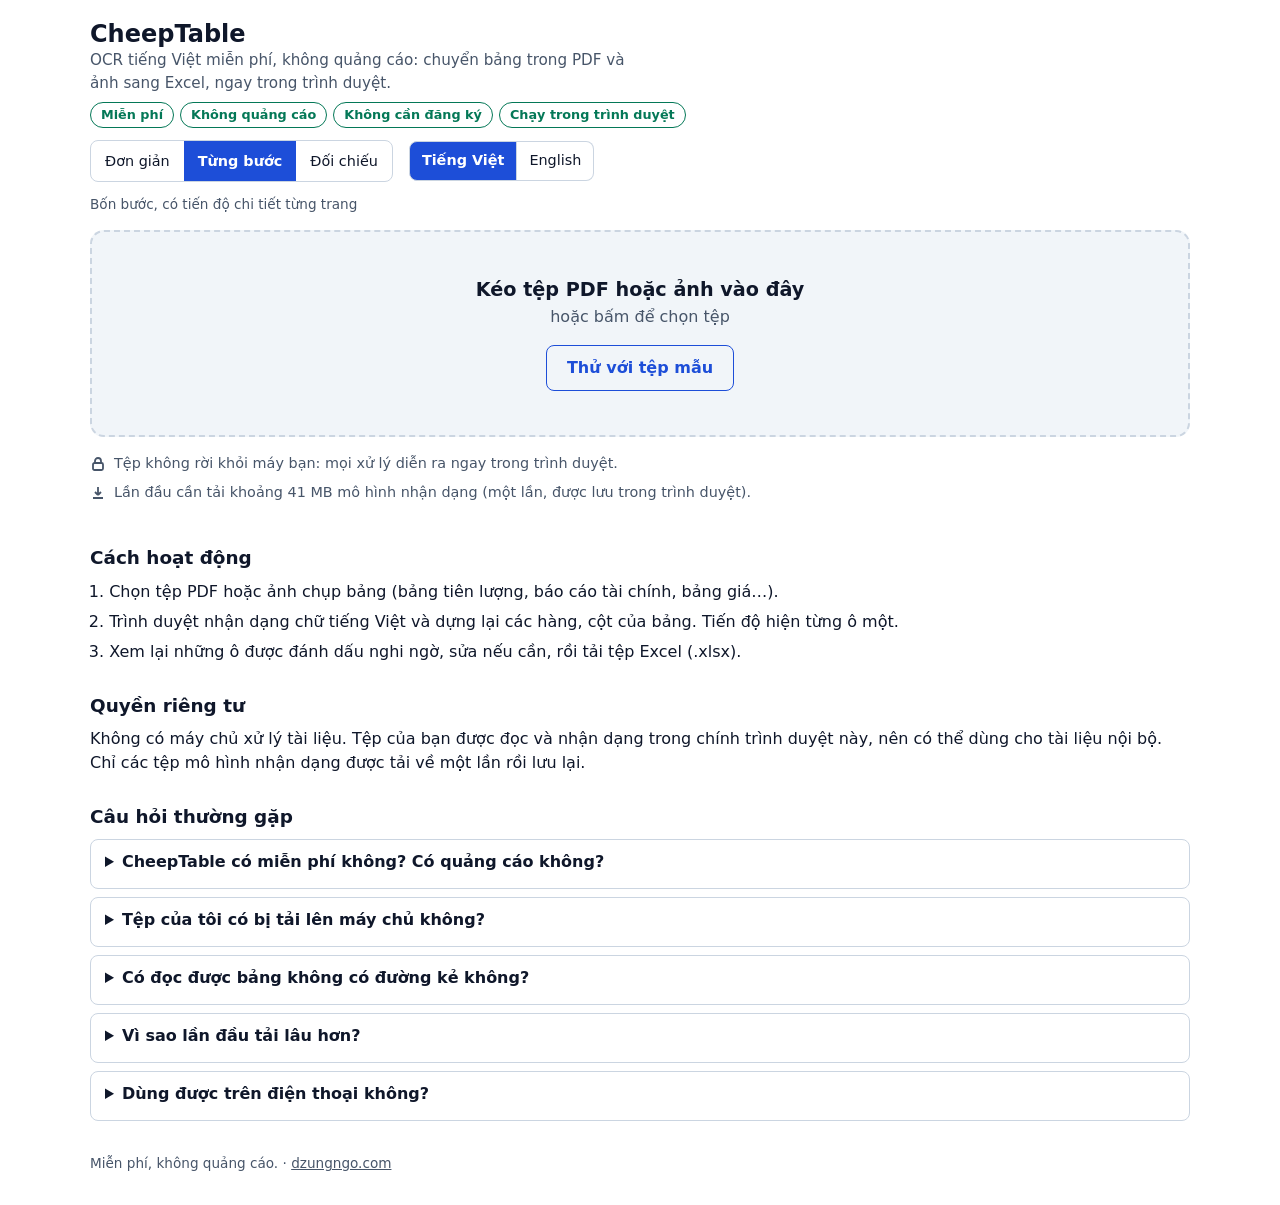
==== docs/index.html @ d0d1c354 "fix: show the default mode hint in the HTML so the page does not shift when the script runs" ====
<!DOCTYPE html>
<html lang="vi">
<head>
<meta charset="UTF-8">
<meta name="viewport" content="width=device-width, initial-scale=1">
<title>CheepTable — OCR tiếng Việt miễn phí, không quảng cáo</title>
<meta name="description" content="OCR tiếng Việt miễn phí, không quảng cáo, không cần đăng ký. Chuyển bảng trong PDF và ảnh sang Excel ngay trên trình duyệt; tệp không rời khỏi máy bạn.">
<meta name="keywords" content="OCR tiếng Việt miễn phí, OCR không quảng cáo, chuyển PDF sang Excel, bảng tiên lượng, báo cáo tài chính, bảng giá, nhận dạng bảng, free Vietnamese OCR, ad-free OCR, PDF table extraction">
<meta name="author" content="CheepTable">
<meta name="theme-color" content="#1d4ed8">
<link rel="canonical" href="https://ocr.dzungngo.com/">
<link rel="icon" href="favicon.svg" type="image/svg+xml">

<meta property="og:type" content="website">
<meta property="og:locale" content="vi_VN">
<meta property="og:url" content="https://ocr.dzungngo.com/">
<meta property="og:title" content="CheepTable — OCR tiếng Việt miễn phí, không quảng cáo">
<meta property="og:description" content="Chuyển bảng trong PDF và ảnh sang Excel. Miễn phí, không quảng cáo, không đăng ký; chạy trong trình duyệt, tệp không rời khỏi máy bạn.">
<meta property="og:image" content="https://ocr.dzungngo.com/og-image.png">
<meta property="og:image:width" content="1200">
<meta property="og:image:height" content="630">
<meta property="og:image:alt" content="CheepTable: OCR tiếng Việt miễn phí, không quảng cáo">
<meta name="twitter:card" content="summary_large_image">
<meta name="twitter:title" content="CheepTable — OCR tiếng Việt miễn phí, không quảng cáo">
<meta name="twitter:description" content="Chuyển bảng PDF và ảnh sang Excel. Miễn phí, không quảng cáo, chạy trong trình duyệt.">
<meta name="twitter:image" content="https://ocr.dzungngo.com/og-image.png">

<script type="application/ld+json">
{"@context":"https://schema.org","@graph":[
{"@type":"WebApplication","name":"CheepTable","url":"https://ocr.dzungngo.com/","applicationCategory":"BusinessApplication","operatingSystem":"Any (modern browser)","inLanguage":["vi","en"],"description":"OCR tiếng Việt miễn phí, không quảng cáo: chuyển bảng trong PDF và ảnh sang Excel ngay trên trình duyệt, không tải tệp lên máy chủ.","isAccessibleForFree":true,"offers":{"@type":"Offer","price":"0","priceCurrency":"VND"}},
{"@type":"FAQPage","mainEntity":[
{"@type":"Question","name":"CheepTable có miễn phí không? Có quảng cáo không?","acceptedAnswer":{"@type":"Answer","text":"Có, hoàn toàn miễn phí, không có quảng cáo và không cần đăng ký. Giới hạn hiện tại chỉ là kích thước tệp tối đa 50 MB."}},
{"@type":"Question","name":"Tệp của tôi có bị tải lên máy chủ không?","acceptedAnswer":{"@type":"Answer","text":"Không. Việc nhận dạng chạy hoàn toàn trong trình duyệt của bạn. Chỉ có các tệp mô hình được tải về một lần ở lần dùng đầu tiên."}},
{"@type":"Question","name":"Có đọc được bảng không có đường kẻ không?","acceptedAnswer":{"@type":"Answer","text":"Có. Bảng có đường kẻ được cắt theo ô; bảng không có đường kẻ được đọc theo từng dòng chữ rồi ghép thành hàng và cột. Luôn nên kiểm tra các ô được đánh dấu."}},
{"@type":"Question","name":"Vì sao lần đầu tải lâu hơn?","acceptedAnswer":{"@type":"Answer","text":"Trình duyệt cần tải khoảng 40 MB mô hình nhận dạng. Sau đó chúng được lưu lại nên các lần sau mở ngay."}}
]}]}
</script>

<style>
:root{color-scheme:light dark;--bg:#fff;--surface:#f1f5f9;--border:#cbd5e1;--text:#0f172a;--dim:#475569;--accent:#1d4ed8;--on-accent:#fff;--ok:#047857;--warn-bg:#fef3c7;--warn:#92400e;--err:#b91c1c;--focus:#1d4ed8}
@media (prefers-color-scheme:dark){:root{--bg:#0b1220;--surface:#162033;--border:#334155;--text:#e2e8f0;--dim:#a8b3c4;--accent:#60a5fa;--on-accent:#0b1220;--ok:#34d399;--warn-bg:#422006;--warn:#fcd34d;--err:#fca5a5;--focus:#93c5fd}}
*{box-sizing:border-box;margin:0}
html{-webkit-text-size-adjust:100%}
body{font:16px/1.5 system-ui,-apple-system,"Segoe UI",Roboto,sans-serif;background:var(--bg);color:var(--text);padding:0 16px 32px}
:focus-visible{outline:3px solid var(--focus);outline-offset:2px;border-radius:4px}
.skip{position:absolute;left:-999px;top:8px;background:var(--accent);color:var(--on-accent);padding:8px 12px;border-radius:6px;z-index:10}
.skip:focus{left:8px}
header.top{max-width:1100px;margin:0 auto;padding:20px 0 12px;display:flex;flex-wrap:wrap;gap:12px 24px;align-items:center;justify-content:space-between}
.brand h1{font-size:1.5rem;line-height:1.2}
.brand>p{color:var(--dim);font-size:.95rem;max-width:34rem}
.badges{list-style:none;padding:0;display:flex;flex-wrap:wrap;gap:6px;margin-top:8px}
.badges li{font-size:.8rem;font-weight:600;padding:2px 10px;border:1px solid var(--ok);color:var(--ok);border-radius:999px}
.prefs{display:flex;flex-wrap:wrap;gap:8px 16px;align-items:center}
.seg{display:inline-flex;border:1px solid var(--border);border-radius:8px;overflow:hidden}
.seg label{position:relative;cursor:pointer}
.seg input{position:absolute;opacity:0;inset:0;cursor:pointer}
.seg span{display:block;padding:8px 14px;font-size:.9rem;min-height:40px;line-height:24px}
.seg input:checked+span{background:var(--accent);color:var(--on-accent);font-weight:600}
.seg label:focus-within{outline:3px solid var(--focus);outline-offset:-3px}
.lang button{background:none;border:1px solid var(--border);color:var(--text);padding:8px 12px;min-height:40px;font:inherit;font-size:.9rem;cursor:pointer}
.lang button:first-child{border-radius:8px 0 0 8px}.lang button:last-child{border-radius:0 8px 8px 0;border-left:0}
.lang button[aria-pressed=true]{background:var(--accent);color:var(--on-accent);font-weight:600}
main{max-width:1100px;margin:0 auto}
#modeHint{color:var(--dim);font-size:.85rem;margin-bottom:16px}
#notice{margin:0 0 12px;padding:10px 14px;border-radius:8px;background:var(--surface);border:1px solid var(--border)}
#notice[data-kind=error]{border-color:var(--err);color:var(--err)}
#dropzone{position:relative;border:2px dashed var(--border);border-radius:14px;padding:44px 20px;text-align:center;background:var(--surface);transition:border-color .15s}
#dropzone:hover,#dropzone.dragover,#dropzone:focus-within{border-color:var(--accent)}
#dropzone:focus-within{outline:3px solid var(--focus);outline-offset:3px}
#dropzone input{position:absolute;inset:0;width:100%;height:100%;opacity:0;cursor:pointer}
#dropzone .big{font-size:1.2rem;font-weight:600}
#dropzone .sub{color:var(--dim)}
.btn{background:var(--accent);color:var(--on-accent);border:0;border-radius:8px;padding:10px 20px;min-height:44px;font:inherit;font-weight:600;cursor:pointer}
.btn:hover{filter:brightness(1.08)}.btn:disabled{opacity:.5;cursor:not-allowed}
.btn.quiet{background:none;color:var(--accent);border:1px solid var(--accent)}
.row{display:flex;flex-wrap:wrap;gap:12px;align-items:center;justify-content:center;margin-top:16px;position:relative;z-index:1}
.facts{display:grid;gap:8px;margin:16px 0 0;color:var(--dim);font-size:.9rem}
.facts p{display:flex;gap:8px;align-items:flex-start}
.facts svg{flex:none;margin-top:3px}
.seo{margin-top:40px;display:grid;gap:28px}
.seo h2{font-size:1.15rem;margin-bottom:8px}
.seo ol,.seo ul{padding-left:1.2rem;display:grid;gap:6px}
.seo details{border:1px solid var(--border);border-radius:8px;padding:10px 14px;margin-top:8px}
.seo summary{cursor:pointer;font-weight:600;min-height:28px}
.seo details p{margin-top:8px;color:var(--dim)}
footer{max-width:1100px;margin:32px auto 0;color:var(--dim);font-size:.85rem}
footer a{color:inherit}
[hidden]{display:none!important}
@media (prefers-reduced-motion:reduce){*{transition:none!important;animation:none!important}}
</style>
</head>
<body data-stage="start" data-mode="guided">
<a class="skip" href="#main" data-i18n="skip">Bỏ qua đến nội dung chính</a>

<header class="top">
  <div class="brand">
    <h1>CheepTable</h1>
    <p data-i18n="tagline">OCR tiếng Việt miễn phí, không quảng cáo: chuyển bảng trong PDF và ảnh sang Excel, ngay trong trình duyệt.</p>
    <ul class="badges"><li data-i18n="badgeFree">Miễn phí</li><li data-i18n="badgeNoAds">Không quảng cáo</li><li data-i18n="badgeNoSignup">Không cần đăng ký</li><li data-i18n="badgeLocal">Chạy trong trình duyệt</li></ul>
  </div>
  <div class="prefs">
    <div class="seg" role="radiogroup" aria-labelledby="modeLabel">
      <span id="modeLabel" class="sr" style="position:absolute;left:-999px" data-i18n="modeLabel">Cách hiển thị</span>
      <label><input type="radio" name="mode" value="simple"><span data-i18n="modeSimple">Đơn giản</span></label>
      <label><input type="radio" name="mode" value="guided" checked><span data-i18n="modeGuided">Từng bước</span></label>
      <label><input type="radio" name="mode" value="workbench"><span data-i18n="modeWorkbench">Đối chiếu</span></label>
    </div>
    <div class="lang" role="group" aria-label="Ngôn ngữ / Language">
      <button type="button" data-lang-btn="vi" aria-pressed="true">Tiếng Việt</button><button type="button" data-lang-btn="en" aria-pressed="false">English</button>
    </div>
  </div>
</header>

<main id="main" tabindex="-1">
  <p id="modeHint">Bốn bước, có tiến độ chi tiết từng trang</p>
  <p id="notice" role="status" hidden></p>

  <section id="stage-start" aria-label="Chọn tệp">
    <div id="dropzone">
      <input type="file" id="fileInput" accept=".pdf,.PDF,application/pdf,image/jpeg,image/png,image/webp" aria-label="Chọn tệp PDF hoặc ảnh" data-i18n-attr="aria-label:dropMain">
      <p class="big" data-i18n="dropMain">Kéo tệp PDF hoặc ảnh vào đây</p>
      <p class="sub" data-i18n="dropOr">hoặc bấm để chọn tệp</p>
      <div class="row"><button type="button" class="btn quiet" id="sampleBtn" data-i18n="sampleBtn">Thử với tệp mẫu</button></div>
    </div>
    <div class="facts">
      <p><svg width="16" height="16" viewBox="0 0 16 16" fill="none" stroke="currentColor" stroke-width="1.8" aria-hidden="true"><rect x="3" y="7" width="10" height="7" rx="1.5"/><path d="M5 7V5a3 3 0 0 1 6 0v2"/></svg><span data-i18n="privacy">Tệp không rời khỏi máy bạn: mọi xử lý diễn ra ngay trong trình duyệt.</span></p>
      <p><svg width="16" height="16" viewBox="0 0 16 16" fill="none" stroke="currentColor" stroke-width="1.8" aria-hidden="true"><path d="M8 2v8m0 0 3-3m-3 3L5 7M3 13h10"/></svg><span data-i18n="sizeNote" data-mb="41">Lần đầu cần tải khoảng 41 MB mô hình nhận dạng (một lần, được lưu trong trình duyệt).</span></p>
    </div>
  </section>

  <section id="stage-progress" data-progress hidden aria-label="Tiến độ"></section>
  <section id="stage-result" hidden aria-label="Kết quả"></section>

  <article class="seo" id="about">
    <section>
      <h2>Cách hoạt động</h2>
      <ol>
        <li>Chọn tệp PDF hoặc ảnh chụp bảng (bảng tiên lượng, báo cáo tài chính, bảng giá…).</li>
        <li>Trình duyệt nhận dạng chữ tiếng Việt và dựng lại các hàng, cột của bảng. Tiến độ hiện từng ô một.</li>
        <li>Xem lại những ô được đánh dấu nghi ngờ, sửa nếu cần, rồi tải tệp Excel (.xlsx).</li>
      </ol>
    </section>
    <section>
      <h2>Quyền riêng tư</h2>
      <p>Không có máy chủ xử lý tài liệu. Tệp của bạn được đọc và nhận dạng trong chính trình duyệt này, nên có thể dùng cho tài liệu nội bộ. Chỉ các tệp mô hình nhận dạng được tải về một lần rồi lưu lại.</p>
    </section>
    <section>
      <h2>Câu hỏi thường gặp</h2>
      <details><summary>CheepTable có miễn phí không? Có quảng cáo không?</summary><p>Có, hoàn toàn miễn phí, không có quảng cáo và không cần đăng ký. Giới hạn hiện tại chỉ là kích thước tệp tối đa 50 MB.</p></details>
      <details><summary>Tệp của tôi có bị tải lên máy chủ không?</summary><p>Không. Việc nhận dạng chạy hoàn toàn trong trình duyệt của bạn. Chỉ có các tệp mô hình được tải về một lần ở lần dùng đầu tiên.</p></details>
      <details><summary>Có đọc được bảng không có đường kẻ không?</summary><p>Có. Bảng có đường kẻ được cắt theo ô; bảng không có đường kẻ được đọc theo từng dòng chữ rồi ghép thành hàng và cột. Luôn nên kiểm tra các ô được đánh dấu.</p></details>
      <details><summary>Vì sao lần đầu tải lâu hơn?</summary><p>Trình duyệt cần tải khoảng 40 MB mô hình nhận dạng. Sau đó chúng được lưu lại nên các lần sau mở ngay.</p></details>
      <details><summary>Dùng được trên điện thoại không?</summary><p>Dùng được với tệp nhỏ. Tài liệu nhiều trang nên mở trên máy tính để xử lý nhanh hơn.</p></details>
    </section>
  </article>
</main>

<footer><span data-i18n="footerFree">Miễn phí, không quảng cáo.</span> · <a href="https://dzungngo.com">dzungngo.com</a></footer>
<noscript><p style="max-width:1100px;margin:16px auto;padding:12px;border:1px solid #b91c1c">CheepTable cần JavaScript để nhận dạng bảng ngay trong trình duyệt. / CheepTable needs JavaScript to run OCR in your browser.</p></noscript>
<script src="app.js" defer></script>
</body>
</html>
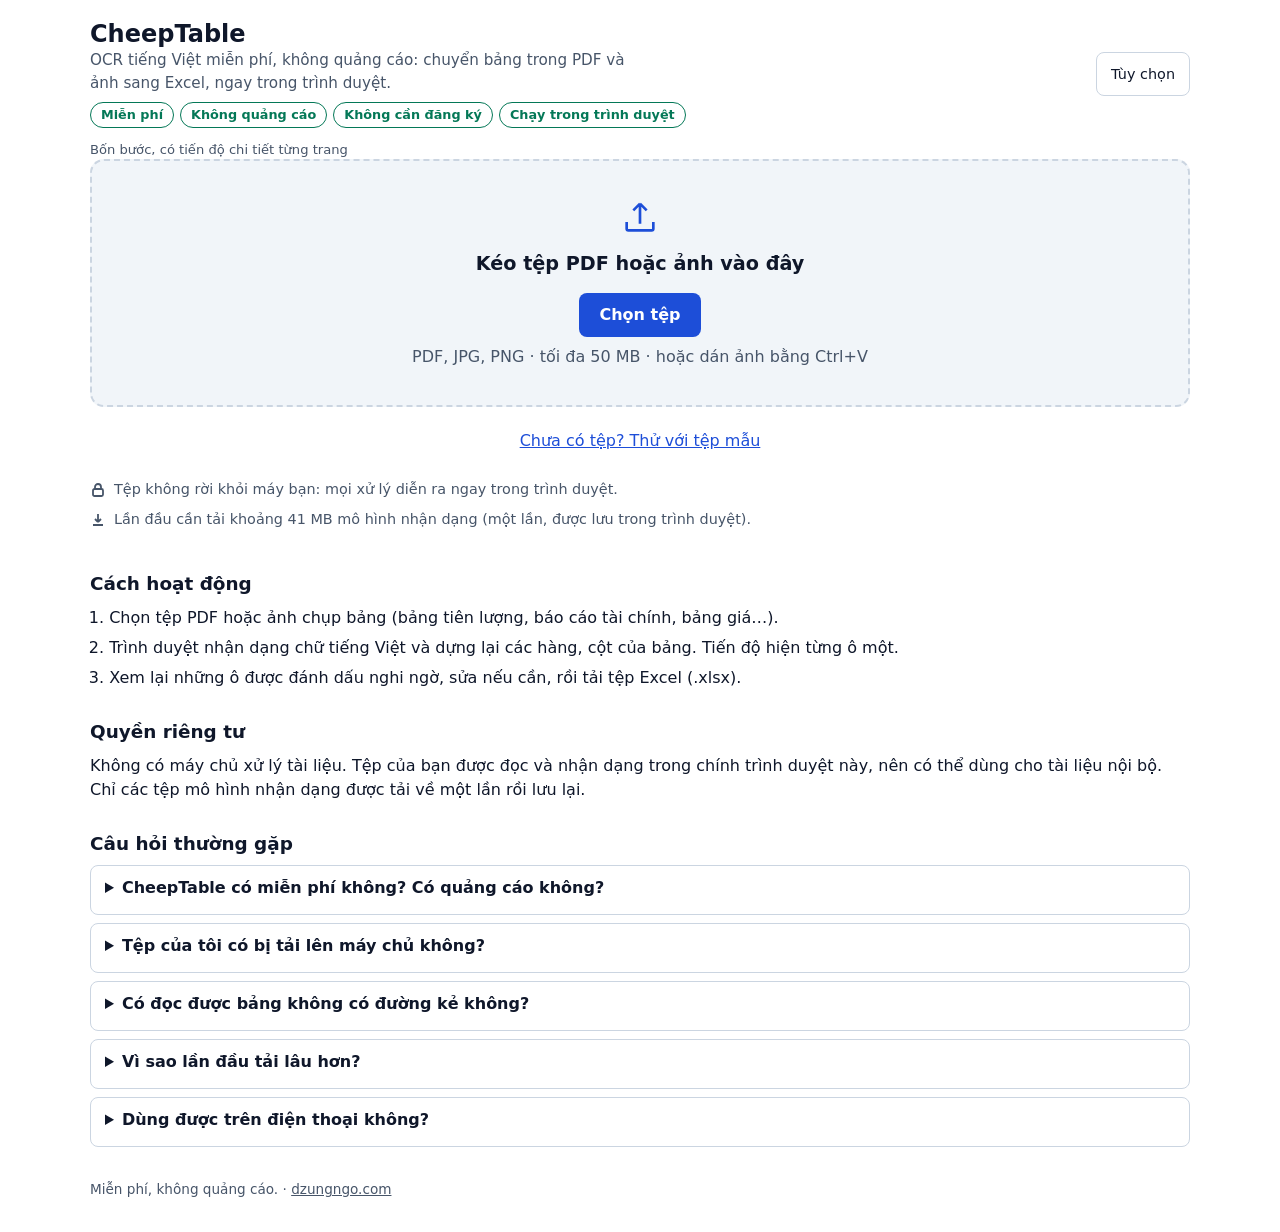
==== commit 7f6a3fed: "feat: retry and resume model downloads, keep models on phones, simpler start screen - Range resume w" ====
--- a/docs/index.html
+++ b/docs/index.html
@@ -50,8 +50,15 @@
 .brand>p{color:var(--dim);font-size:.95rem;max-width:34rem}
 .badges{list-style:none;padding:0;display:flex;flex-wrap:wrap;gap:6px;margin-top:8px}
 .badges li{font-size:.8rem;font-weight:600;padding:2px 10px;border:1px solid var(--ok);color:var(--ok);border-radius:999px}
-.prefs{display:flex;flex-wrap:wrap;gap:8px 16px;align-items:center}
-.seg{display:inline-flex;border:1px solid var(--border);border-radius:8px;overflow:hidden}
+.opts{position:relative}
+.opts summary{cursor:pointer;list-style:none;border:1px solid var(--border);border-radius:8px;padding:8px 14px;min-height:44px;line-height:26px;font-size:.9rem}
+.opts summary::-webkit-details-marker{display:none}
+.opts[open] summary{background:var(--surface)}
+.optsbox{position:absolute;right:0;top:calc(100% + 6px);z-index:20;width:min(92vw,340px);background:var(--bg);border:1px solid var(--border);border-radius:12px;padding:14px;display:grid;gap:12px;box-shadow:0 8px 30px rgba(0,0,0,.15)}
+.optsbox fieldset{border:0;padding:0;min-width:0}
+.optsbox legend{font-size:.85rem;color:var(--dim);margin-bottom:6px;padding:0}
+.check{display:flex;gap:8px;align-items:flex-start;font-size:.85rem}.check input{width:20px;height:20px;flex:none;margin-top:2px}
+.seg{display:flex;flex-wrap:wrap}.seg label{border:1px solid var(--border);margin:0 -1px -1px 0}
 .seg label{position:relative;cursor:pointer}
 .seg input{position:absolute;opacity:0;inset:0;cursor:pointer}
 .seg span{display:block;padding:8px 14px;font-size:.9rem;min-height:40px;line-height:24px}
@@ -61,15 +68,20 @@
 .lang button:first-child{border-radius:8px 0 0 8px}.lang button:last-child{border-radius:0 8px 8px 0;border-left:0}
 .lang button[aria-pressed=true]{background:var(--accent);color:var(--on-accent);font-weight:600}
 main{max-width:1100px;margin:0 auto}
-#modeHint{color:var(--dim);font-size:.85rem;margin-bottom:16px}
+#modeHint{color:var(--dim);font-size:.82rem;margin:0}
 #notice{margin:0 0 12px;padding:10px 14px;border-radius:8px;background:var(--surface);border:1px solid var(--border)}
 #notice[data-kind=error]{border-color:var(--err);color:var(--err)}
-#dropzone{position:relative;border:2px dashed var(--border);border-radius:14px;padding:44px 20px;text-align:center;background:var(--surface);transition:border-color .15s}
+#dropzone{position:relative;border:2px dashed var(--border);border-radius:14px;padding:36px 20px;text-align:center;background:var(--surface);transition:border-color .15s}
 #dropzone:hover,#dropzone.dragover,#dropzone:focus-within{border-color:var(--accent)}
 #dropzone:focus-within{outline:3px solid var(--focus);outline-offset:3px}
 #dropzone input{position:absolute;inset:0;width:100%;height:100%;opacity:0;cursor:pointer}
 #dropzone .big{font-size:1.2rem;font-weight:600}
 #dropzone .sub{color:var(--dim)}
+.bigbtn{display:inline-block;padding:14px 36px;font-size:1.1rem;margin:14px 0 8px;pointer-events:none}
+.up{color:var(--accent);margin-bottom:6px}
+.samplerow{text-align:center;margin:12px 0 0}
+.linkbtn{background:none;border:0;color:var(--accent);font:inherit;text-decoration:underline;cursor:pointer;padding:10px 12px;min-height:44px}
+body.dragging::after{content:attr(data-drop);position:fixed;inset:12px;z-index:50;display:grid;place-items:center;font-size:1.4rem;font-weight:700;color:var(--accent);background:color-mix(in srgb,var(--bg) 88%,transparent);border:3px dashed var(--accent);border-radius:16px}
 .btn{background:var(--accent);color:var(--on-accent);border:0;border-radius:8px;padding:10px 20px;min-height:44px;font:inherit;font-weight:600;cursor:pointer}
 .btn:hover{filter:brightness(1.08)}.btn:disabled{opacity:.5;cursor:not-allowed}
 .btn.quiet{background:none;color:var(--accent);border:1px solid var(--accent)}
@@ -98,17 +110,21 @@
     <p data-i18n="tagline">OCR tiếng Việt miễn phí, không quảng cáo: chuyển bảng trong PDF và ảnh sang Excel, ngay trong trình duyệt.</p>
     <ul class="badges"><li data-i18n="badgeFree">Miễn phí</li><li data-i18n="badgeNoAds">Không quảng cáo</li><li data-i18n="badgeNoSignup">Không cần đăng ký</li><li data-i18n="badgeLocal">Chạy trong trình duyệt</li></ul>
   </div>
-  <div class="prefs">
-    <div class="seg" role="radiogroup" aria-labelledby="modeLabel">
-      <span id="modeLabel" class="sr" style="position:absolute;left:-999px" data-i18n="modeLabel">Cách hiển thị</span>
-      <label><input type="radio" name="mode" value="simple"><span data-i18n="modeSimple">Đơn giản</span></label>
-      <label><input type="radio" name="mode" value="guided" checked><span data-i18n="modeGuided">Từng bước</span></label>
-      <label><input type="radio" name="mode" value="workbench"><span data-i18n="modeWorkbench">Đối chiếu</span></label>
+  <details class="opts" id="opts">
+    <summary data-i18n="optionsLabel">Tùy chọn</summary>
+    <div class="optsbox">
+      <fieldset class="seg" role="radiogroup">
+        <legend id="modeLabel" data-i18n="modeLabel">Cách hiển thị</legend>
+        <label><input type="radio" name="mode" value="simple"><span data-i18n="modeSimple">Đơn giản</span></label>
+        <label><input type="radio" name="mode" value="guided" checked><span data-i18n="modeGuided">Từng bước</span></label>
+        <label><input type="radio" name="mode" value="workbench"><span data-i18n="modeWorkbench">Đối chiếu</span></label>
+      </fieldset>
+          <div class="lang" role="group" aria-label="Ngôn ngữ / Language">
+        <button type="button" data-lang-btn="vi" aria-pressed="true">Tiếng Việt</button><button type="button" data-lang-btn="en" aria-pressed="false">English</button>
+      </div>
+      <label class="check"><input type="checkbox" id="lowmem"> <span data-i18n="lowmemLabel">Tiết kiệm bộ nhớ (bật khi điện thoại bị treo hoặc tải lại giữa chừng)</span></label>
     </div>
-    <div class="lang" role="group" aria-label="Ngôn ngữ / Language">
-      <button type="button" data-lang-btn="vi" aria-pressed="true">Tiếng Việt</button><button type="button" data-lang-btn="en" aria-pressed="false">English</button>
-    </div>
-  </div>
+  </details>
 </header>
 
 <main id="main" tabindex="-1">
@@ -117,14 +133,16 @@
 
   <section id="stage-start" aria-label="Chọn tệp">
     <div id="dropzone">
-      <input type="file" id="fileInput" accept=".pdf,.PDF,application/pdf,image/jpeg,image/png,image/webp" aria-label="Chọn tệp PDF hoặc ảnh" data-i18n-attr="aria-label:dropMain">
+      <input type="file" id="fileInput" accept=".pdf,.PDF,application/pdf,image/jpeg,image/png,image/webp" aria-label="Chọn tệp PDF hoặc ảnh" data-i18n-attr="aria-label:chooseFile">
+      <svg class="up" width="40" height="40" viewBox="0 0 24 24" fill="none" stroke="currentColor" stroke-width="1.6" aria-hidden="true"><path d="M12 16V4m0 0-4 4m4-4 4 4M4 15v4a1 1 0 0 0 1 1h14a1 1 0 0 0 1-1v-4"/></svg>
       <p class="big" data-i18n="dropMain">Kéo tệp PDF hoặc ảnh vào đây</p>
-      <p class="sub" data-i18n="dropOr">hoặc bấm để chọn tệp</p>
-      <div class="row"><button type="button" class="btn quiet" id="sampleBtn" data-i18n="sampleBtn">Thử với tệp mẫu</button></div>
+      <span class="btn bigbtn" aria-hidden="true" data-i18n="chooseFile">Chọn tệp</span>
+      <p class="sub" data-i18n="formats">PDF, JPG, PNG · tối đa 50 MB · hoặc dán ảnh bằng Ctrl+V</p>
     </div>
+    <p class="samplerow"><button type="button" class="linkbtn" id="sampleBtn" data-i18n="sampleLink">Chưa có tệp? Thử với tệp mẫu</button></p>
     <div class="facts">
       <p><svg width="16" height="16" viewBox="0 0 16 16" fill="none" stroke="currentColor" stroke-width="1.8" aria-hidden="true"><rect x="3" y="7" width="10" height="7" rx="1.5"/><path d="M5 7V5a3 3 0 0 1 6 0v2"/></svg><span data-i18n="privacy">Tệp không rời khỏi máy bạn: mọi xử lý diễn ra ngay trong trình duyệt.</span></p>
-      <p><svg width="16" height="16" viewBox="0 0 16 16" fill="none" stroke="currentColor" stroke-width="1.8" aria-hidden="true"><path d="M8 2v8m0 0 3-3m-3 3L5 7M3 13h10"/></svg><span data-i18n="sizeNote" data-mb="41">Lần đầu cần tải khoảng 41 MB mô hình nhận dạng (một lần, được lưu trong trình duyệt).</span></p>
+      <p><svg width="16" height="16" viewBox="0 0 16 16" fill="none" stroke="currentColor" stroke-width="1.8" aria-hidden="true"><path d="M8 2v8m0 0 3-3m-3 3L5 7M3 13h10"/></svg><span id="modelNote" data-i18n="sizeNote" data-mb="41">Lần đầu cần tải khoảng 41 MB mô hình nhận dạng (một lần, được lưu trong trình duyệt).</span></p>
     </div>
   </section>
 
@@ -157,6 +175,7 @@
 
 <footer><span data-i18n="footerFree">Miễn phí, không quảng cáo.</span> · <a href="https://dzungngo.com">dzungngo.com</a></footer>
 <noscript><p style="max-width:1100px;margin:16px auto;padding:12px;border:1px solid #b91c1c">CheepTable cần JavaScript để nhận dạng bảng ngay trong trình duyệt. / CheepTable needs JavaScript to run OCR in your browser.</p></noscript>
+<script src="boq-store.js" defer></script>
 <script src="app.js" defer></script>
 </body>
 </html>
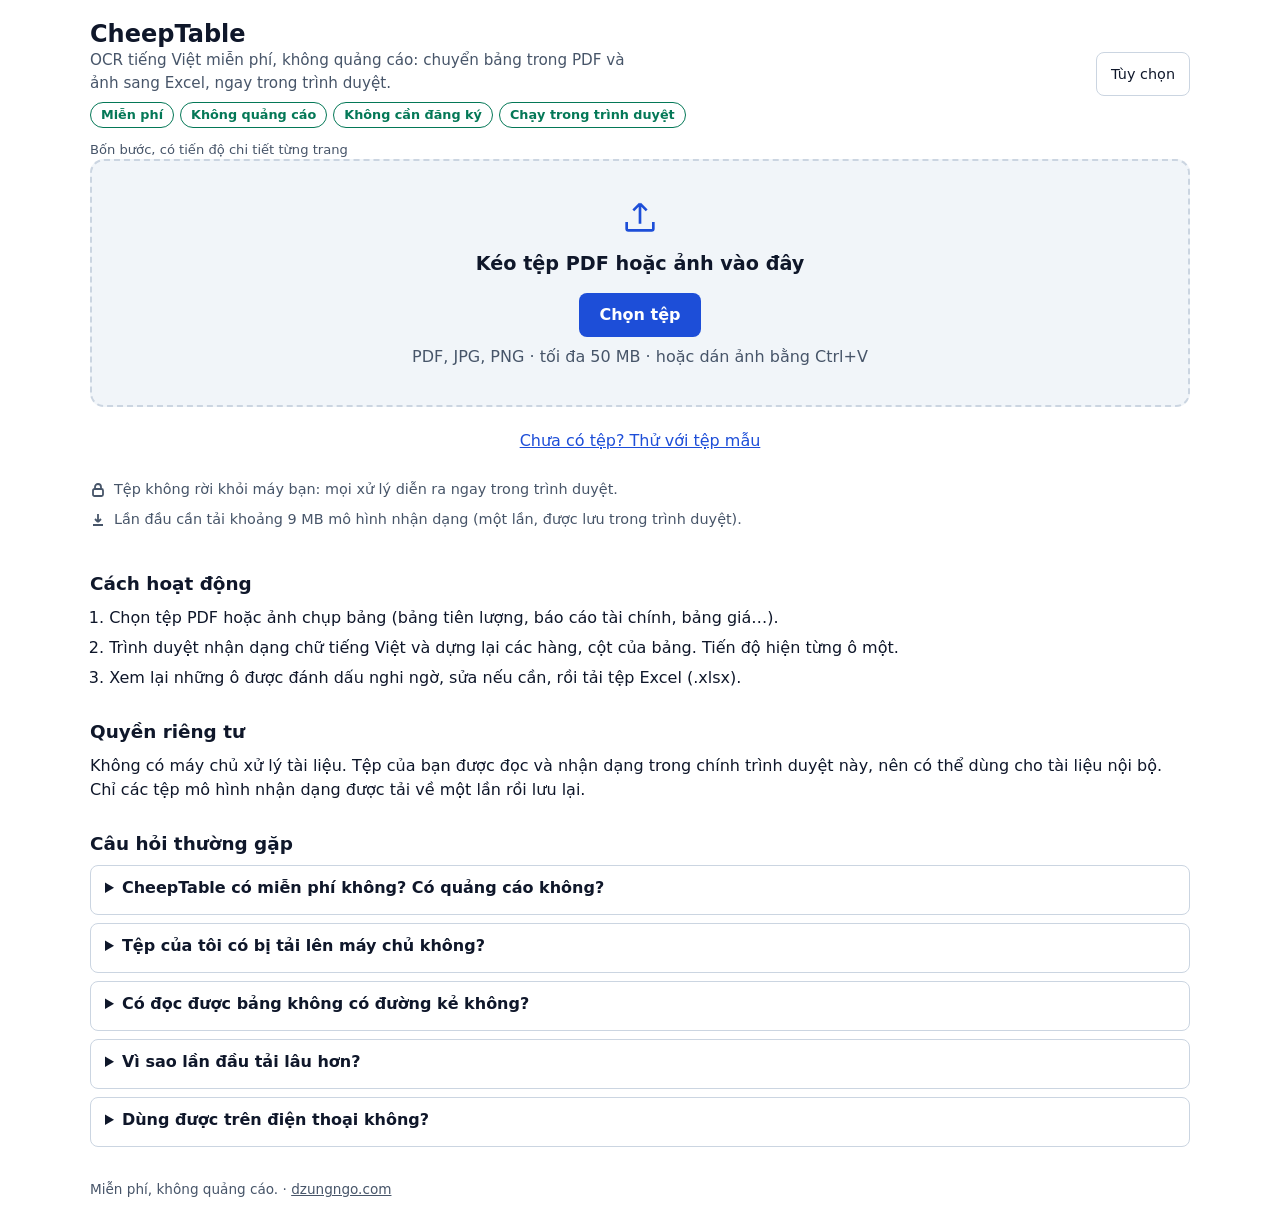
==== commit 0a48fed4: "feat: 8.6 MB recogniser (distilled, 2-3 bit weights, rANS-coded) replaces the 40.7 MB models - Stude" ====
--- a/docs/index.html
+++ b/docs/index.html
@@ -32,7 +32,7 @@
 {"@type":"Question","name":"CheepTable có miễn phí không? Có quảng cáo không?","acceptedAnswer":{"@type":"Answer","text":"Có, hoàn toàn miễn phí, không có quảng cáo và không cần đăng ký. Giới hạn hiện tại chỉ là kích thước tệp tối đa 50 MB."}},
 {"@type":"Question","name":"Tệp của tôi có bị tải lên máy chủ không?","acceptedAnswer":{"@type":"Answer","text":"Không. Việc nhận dạng chạy hoàn toàn trong trình duyệt của bạn. Chỉ có các tệp mô hình được tải về một lần ở lần dùng đầu tiên."}},
 {"@type":"Question","name":"Có đọc được bảng không có đường kẻ không?","acceptedAnswer":{"@type":"Answer","text":"Có. Bảng có đường kẻ được cắt theo ô; bảng không có đường kẻ được đọc theo từng dòng chữ rồi ghép thành hàng và cột. Luôn nên kiểm tra các ô được đánh dấu."}},
-{"@type":"Question","name":"Vì sao lần đầu tải lâu hơn?","acceptedAnswer":{"@type":"Answer","text":"Trình duyệt cần tải khoảng 40 MB mô hình nhận dạng. Sau đó chúng được lưu lại nên các lần sau mở ngay."}}
+{"@type":"Question","name":"Vì sao lần đầu tải lâu hơn?","acceptedAnswer":{"@type":"Answer","text":"Trình duyệt cần tải khoảng 9 MB mô hình nhận dạng. Sau đó chúng được lưu lại nên các lần sau mở ngay."}}
 ]}]}
 </script>
 
@@ -142,7 +142,7 @@
     <p class="samplerow"><button type="button" class="linkbtn" id="sampleBtn" data-i18n="sampleLink">Chưa có tệp? Thử với tệp mẫu</button></p>
     <div class="facts">
       <p><svg width="16" height="16" viewBox="0 0 16 16" fill="none" stroke="currentColor" stroke-width="1.8" aria-hidden="true"><rect x="3" y="7" width="10" height="7" rx="1.5"/><path d="M5 7V5a3 3 0 0 1 6 0v2"/></svg><span data-i18n="privacy">Tệp không rời khỏi máy bạn: mọi xử lý diễn ra ngay trong trình duyệt.</span></p>
-      <p><svg width="16" height="16" viewBox="0 0 16 16" fill="none" stroke="currentColor" stroke-width="1.8" aria-hidden="true"><path d="M8 2v8m0 0 3-3m-3 3L5 7M3 13h10"/></svg><span id="modelNote" data-i18n="sizeNote" data-mb="41">Lần đầu cần tải khoảng 41 MB mô hình nhận dạng (một lần, được lưu trong trình duyệt).</span></p>
+      <p><svg width="16" height="16" viewBox="0 0 16 16" fill="none" stroke="currentColor" stroke-width="1.8" aria-hidden="true"><path d="M8 2v8m0 0 3-3m-3 3L5 7M3 13h10"/></svg><span id="modelNote" data-i18n="sizeNote" data-mb="9">Lần đầu cần tải khoảng 9 MB mô hình nhận dạng (một lần, được lưu trong trình duyệt).</span></p>
     </div>
   </section>
 
@@ -167,7 +167,7 @@
       <details><summary>CheepTable có miễn phí không? Có quảng cáo không?</summary><p>Có, hoàn toàn miễn phí, không có quảng cáo và không cần đăng ký. Giới hạn hiện tại chỉ là kích thước tệp tối đa 50 MB.</p></details>
       <details><summary>Tệp của tôi có bị tải lên máy chủ không?</summary><p>Không. Việc nhận dạng chạy hoàn toàn trong trình duyệt của bạn. Chỉ có các tệp mô hình được tải về một lần ở lần dùng đầu tiên.</p></details>
       <details><summary>Có đọc được bảng không có đường kẻ không?</summary><p>Có. Bảng có đường kẻ được cắt theo ô; bảng không có đường kẻ được đọc theo từng dòng chữ rồi ghép thành hàng và cột. Luôn nên kiểm tra các ô được đánh dấu.</p></details>
-      <details><summary>Vì sao lần đầu tải lâu hơn?</summary><p>Trình duyệt cần tải khoảng 40 MB mô hình nhận dạng. Sau đó chúng được lưu lại nên các lần sau mở ngay.</p></details>
+      <details><summary>Vì sao lần đầu tải lâu hơn?</summary><p>Trình duyệt cần tải khoảng 9 MB mô hình nhận dạng. Sau đó chúng được lưu lại nên các lần sau mở ngay.</p></details>
       <details><summary>Dùng được trên điện thoại không?</summary><p>Dùng được với tệp nhỏ. Tài liệu nhiều trang nên mở trên máy tính để xử lý nhanh hơn.</p></details>
     </section>
   </article>
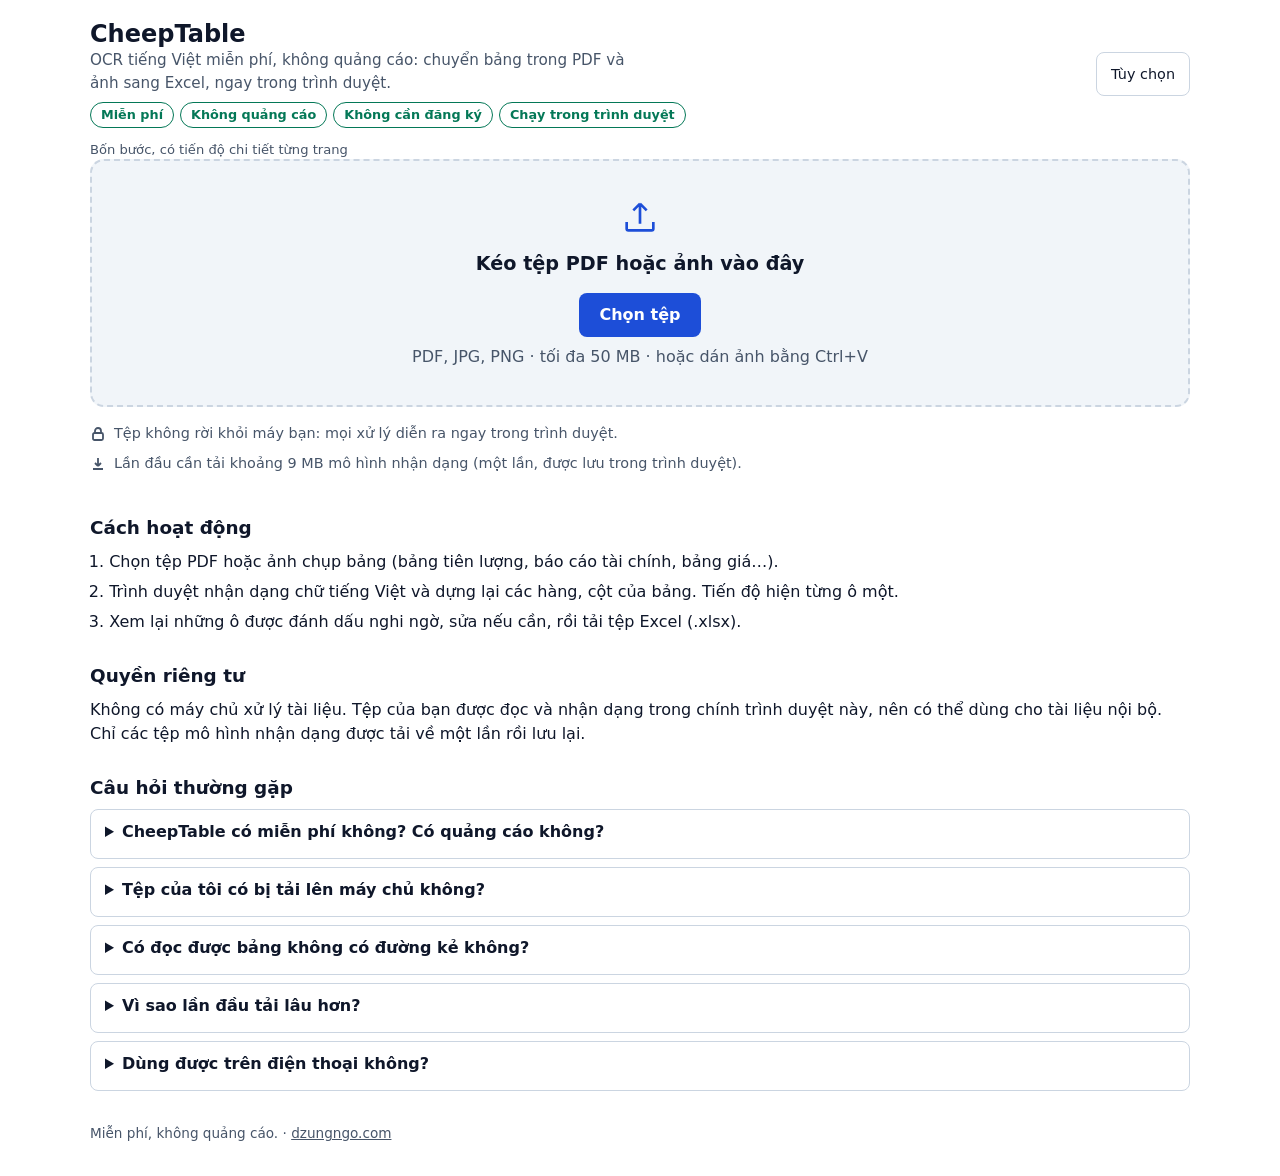
==== commit 842ed5dc: "feat: remove the sample-file button" ====
--- a/docs/index.html
+++ b/docs/index.html
@@ -79,8 +79,6 @@
 #dropzone .sub{color:var(--dim)}
 .bigbtn{display:inline-block;padding:14px 36px;font-size:1.1rem;margin:14px 0 8px;pointer-events:none}
 .up{color:var(--accent);margin-bottom:6px}
-.samplerow{text-align:center;margin:12px 0 0}
-.linkbtn{background:none;border:0;color:var(--accent);font:inherit;text-decoration:underline;cursor:pointer;padding:10px 12px;min-height:44px}
 body.dragging::after{content:attr(data-drop);position:fixed;inset:12px;z-index:50;display:grid;place-items:center;font-size:1.4rem;font-weight:700;color:var(--accent);background:color-mix(in srgb,var(--bg) 88%,transparent);border:3px dashed var(--accent);border-radius:16px}
 .btn{background:var(--accent);color:var(--on-accent);border:0;border-radius:8px;padding:10px 20px;min-height:44px;font:inherit;font-weight:600;cursor:pointer}
 .btn:hover{filter:brightness(1.08)}.btn:disabled{opacity:.5;cursor:not-allowed}
@@ -139,7 +137,6 @@
       <span class="btn bigbtn" aria-hidden="true" data-i18n="chooseFile">Chọn tệp</span>
       <p class="sub" data-i18n="formats">PDF, JPG, PNG · tối đa 50 MB · hoặc dán ảnh bằng Ctrl+V</p>
     </div>
-    <p class="samplerow"><button type="button" class="linkbtn" id="sampleBtn" data-i18n="sampleLink">Chưa có tệp? Thử với tệp mẫu</button></p>
     <div class="facts">
       <p><svg width="16" height="16" viewBox="0 0 16 16" fill="none" stroke="currentColor" stroke-width="1.8" aria-hidden="true"><rect x="3" y="7" width="10" height="7" rx="1.5"/><path d="M5 7V5a3 3 0 0 1 6 0v2"/></svg><span data-i18n="privacy">Tệp không rời khỏi máy bạn: mọi xử lý diễn ra ngay trong trình duyệt.</span></p>
       <p><svg width="16" height="16" viewBox="0 0 16 16" fill="none" stroke="currentColor" stroke-width="1.8" aria-hidden="true"><path d="M8 2v8m0 0 3-3m-3 3L5 7M3 13h10"/></svg><span id="modelNote" data-i18n="sizeNote" data-mb="9">Lần đầu cần tải khoảng 9 MB mô hình nhận dạng (một lần, được lưu trong trình duyệt).</span></p>
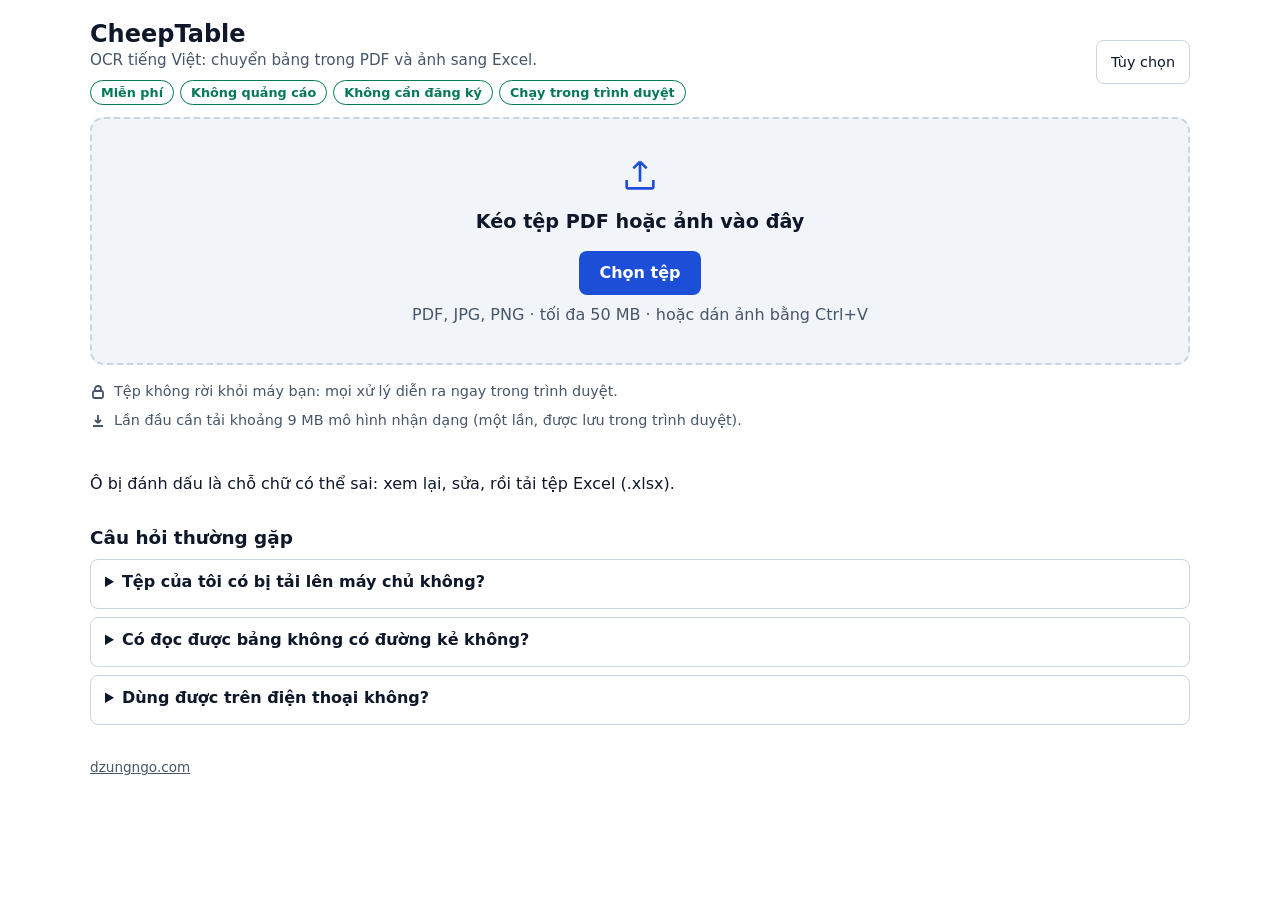
==== commit 00b222e5: "feat: trim repeated and self-evident copy from the start page" ====
--- a/docs/index.html
+++ b/docs/index.html
@@ -29,10 +29,8 @@
 {"@context":"https://schema.org","@graph":[
 {"@type":"WebApplication","name":"CheepTable","url":"https://ocr.dzungngo.com/","applicationCategory":"BusinessApplication","operatingSystem":"Any (modern browser)","inLanguage":["vi","en"],"description":"OCR tiếng Việt miễn phí, không quảng cáo: chuyển bảng trong PDF và ảnh sang Excel ngay trên trình duyệt, không tải tệp lên máy chủ.","isAccessibleForFree":true,"offers":{"@type":"Offer","price":"0","priceCurrency":"VND"}},
 {"@type":"FAQPage","mainEntity":[
-{"@type":"Question","name":"CheepTable có miễn phí không? Có quảng cáo không?","acceptedAnswer":{"@type":"Answer","text":"Có, hoàn toàn miễn phí, không có quảng cáo và không cần đăng ký. Giới hạn hiện tại chỉ là kích thước tệp tối đa 50 MB."}},
 {"@type":"Question","name":"Tệp của tôi có bị tải lên máy chủ không?","acceptedAnswer":{"@type":"Answer","text":"Không. Việc nhận dạng chạy hoàn toàn trong trình duyệt của bạn. Chỉ có các tệp mô hình được tải về một lần ở lần dùng đầu tiên."}},
-{"@type":"Question","name":"Có đọc được bảng không có đường kẻ không?","acceptedAnswer":{"@type":"Answer","text":"Có. Bảng có đường kẻ được cắt theo ô; bảng không có đường kẻ được đọc theo từng dòng chữ rồi ghép thành hàng và cột. Luôn nên kiểm tra các ô được đánh dấu."}},
-{"@type":"Question","name":"Vì sao lần đầu tải lâu hơn?","acceptedAnswer":{"@type":"Answer","text":"Trình duyệt cần tải khoảng 9 MB mô hình nhận dạng. Sau đó chúng được lưu lại nên các lần sau mở ngay."}}
+{"@type":"Question","name":"Có đọc được bảng không có đường kẻ không?","acceptedAnswer":{"@type":"Answer","text":"Có. Bảng có đường kẻ được cắt theo ô; bảng không có đường kẻ được đọc theo từng dòng chữ rồi ghép thành hàng và cột. Luôn nên kiểm tra các ô được đánh dấu."}}
 ]}]}
 </script>
 
@@ -68,7 +66,6 @@
 .lang button:first-child{border-radius:8px 0 0 8px}.lang button:last-child{border-radius:0 8px 8px 0;border-left:0}
 .lang button[aria-pressed=true]{background:var(--accent);color:var(--on-accent);font-weight:600}
 main{max-width:1100px;margin:0 auto}
-#modeHint{color:var(--dim);font-size:.82rem;margin:0}
 #notice{margin:0 0 12px;padding:10px 14px;border-radius:8px;background:var(--surface);border:1px solid var(--border)}
 #notice[data-kind=error]{border-color:var(--err);color:var(--err)}
 #dropzone{position:relative;border:2px dashed var(--border);border-radius:14px;padding:36px 20px;text-align:center;background:var(--surface);transition:border-color .15s}
@@ -105,7 +102,7 @@
 <header class="top">
   <div class="brand">
     <h1>CheepTable</h1>
-    <p data-i18n="tagline">OCR tiếng Việt miễn phí, không quảng cáo: chuyển bảng trong PDF và ảnh sang Excel, ngay trong trình duyệt.</p>
+    <p data-i18n="tagline">OCR tiếng Việt: chuyển bảng trong PDF và ảnh sang Excel.</p>
     <ul class="badges"><li data-i18n="badgeFree">Miễn phí</li><li data-i18n="badgeNoAds">Không quảng cáo</li><li data-i18n="badgeNoSignup">Không cần đăng ký</li><li data-i18n="badgeLocal">Chạy trong trình duyệt</li></ul>
   </div>
   <details class="opts" id="opts">
@@ -126,7 +123,6 @@
 </header>
 
 <main id="main" tabindex="-1">
-  <p id="modeHint">Bốn bước, có tiến độ chi tiết từng trang</p>
   <p id="notice" role="status" hidden></p>
 
   <section id="stage-start" aria-label="Chọn tệp">
@@ -147,30 +143,17 @@
   <section id="stage-result" hidden aria-label="Kết quả"></section>
 
   <article class="seo" id="about">
-    <section>
-      <h2>Cách hoạt động</h2>
-      <ol>
-        <li>Chọn tệp PDF hoặc ảnh chụp bảng (bảng tiên lượng, báo cáo tài chính, bảng giá…).</li>
-        <li>Trình duyệt nhận dạng chữ tiếng Việt và dựng lại các hàng, cột của bảng. Tiến độ hiện từng ô một.</li>
-        <li>Xem lại những ô được đánh dấu nghi ngờ, sửa nếu cần, rồi tải tệp Excel (.xlsx).</li>
-      </ol>
-    </section>
-    <section>
-      <h2>Quyền riêng tư</h2>
-      <p>Không có máy chủ xử lý tài liệu. Tệp của bạn được đọc và nhận dạng trong chính trình duyệt này, nên có thể dùng cho tài liệu nội bộ. Chỉ các tệp mô hình nhận dạng được tải về một lần rồi lưu lại.</p>
-    </section>
+    <p data-i18n="flagNote">Ô bị đánh dấu là chỗ chữ có thể sai: xem lại, sửa, rồi tải tệp Excel (.xlsx).</p>
     <section>
       <h2>Câu hỏi thường gặp</h2>
-      <details><summary>CheepTable có miễn phí không? Có quảng cáo không?</summary><p>Có, hoàn toàn miễn phí, không có quảng cáo và không cần đăng ký. Giới hạn hiện tại chỉ là kích thước tệp tối đa 50 MB.</p></details>
       <details><summary>Tệp của tôi có bị tải lên máy chủ không?</summary><p>Không. Việc nhận dạng chạy hoàn toàn trong trình duyệt của bạn. Chỉ có các tệp mô hình được tải về một lần ở lần dùng đầu tiên.</p></details>
-      <details><summary>Có đọc được bảng không có đường kẻ không?</summary><p>Có. Bảng có đường kẻ được cắt theo ô; bảng không có đường kẻ được đọc theo từng dòng chữ rồi ghép thành hàng và cột. Luôn nên kiểm tra các ô được đánh dấu.</p></details>
-      <details><summary>Vì sao lần đầu tải lâu hơn?</summary><p>Trình duyệt cần tải khoảng 9 MB mô hình nhận dạng. Sau đó chúng được lưu lại nên các lần sau mở ngay.</p></details>
+      <details><summary>Có đọc được bảng không có đường kẻ không?</summary><p>Có. Bảng có đường kẻ được cắt theo ô; bảng không có đường kẻ được đọc theo từng dòng chữ rồi ghép thành hàng và cột.</p></details>
       <details><summary>Dùng được trên điện thoại không?</summary><p>Dùng được với tệp nhỏ. Tài liệu nhiều trang nên mở trên máy tính để xử lý nhanh hơn.</p></details>
     </section>
   </article>
 </main>
 
-<footer><span data-i18n="footerFree">Miễn phí, không quảng cáo.</span> · <a href="https://dzungngo.com">dzungngo.com</a></footer>
+<footer><a href="https://dzungngo.com">dzungngo.com</a></footer>
 <noscript><p style="max-width:1100px;margin:16px auto;padding:12px;border:1px solid #b91c1c">CheepTable cần JavaScript để nhận dạng bảng ngay trong trình duyệt. / CheepTable needs JavaScript to run OCR in your browser.</p></noscript>
 <script src="boq-store.js" defer></script>
 <script src="app.js" defer></script>
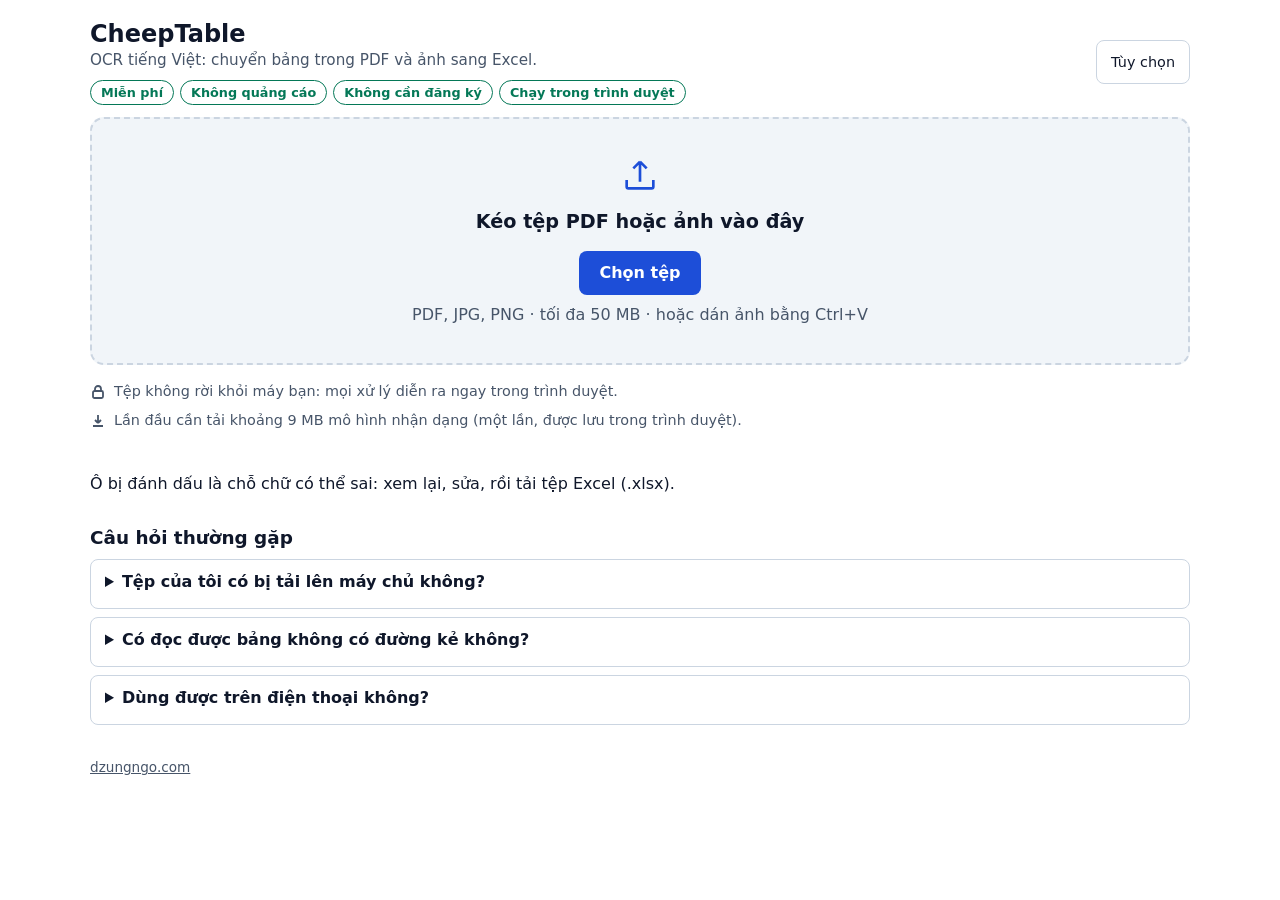
==== commit b1d2856a: "fix: review findings (leaks, pool failure, integrity pins, dead scripts) - GPU path disposes the enc" ====
--- a/docs/index.html
+++ b/docs/index.html
@@ -125,7 +125,7 @@
 <main id="main" tabindex="-1">
   <p id="notice" role="status" hidden></p>
 
-  <section id="stage-start" aria-label="Chọn tệp">
+  <section id="stage-start" aria-label="Chọn tệp" data-i18n-attr="aria-label:chooseFile">
     <div id="dropzone">
       <input type="file" id="fileInput" accept=".pdf,.PDF,application/pdf,image/jpeg,image/png,image/webp" aria-label="Chọn tệp PDF hoặc ảnh" data-i18n-attr="aria-label:chooseFile">
       <svg class="up" width="40" height="40" viewBox="0 0 24 24" fill="none" stroke="currentColor" stroke-width="1.6" aria-hidden="true"><path d="M12 16V4m0 0-4 4m4-4 4 4M4 15v4a1 1 0 0 0 1 1h14a1 1 0 0 0 1-1v-4"/></svg>
@@ -139,8 +139,8 @@
     </div>
   </section>
 
-  <section id="stage-progress" data-progress hidden aria-label="Tiến độ"></section>
-  <section id="stage-result" hidden aria-label="Kết quả"></section>
+  <section id="stage-progress" data-progress hidden aria-label="Tiến độ" data-i18n-attr="aria-label:secProgress"></section>
+  <section id="stage-result" hidden aria-label="Kết quả" data-i18n-attr="aria-label:secResult"></section>
 
   <article class="seo" id="about">
     <p data-i18n="flagNote">Ô bị đánh dấu là chỗ chữ có thể sai: xem lại, sửa, rồi tải tệp Excel (.xlsx).</p>
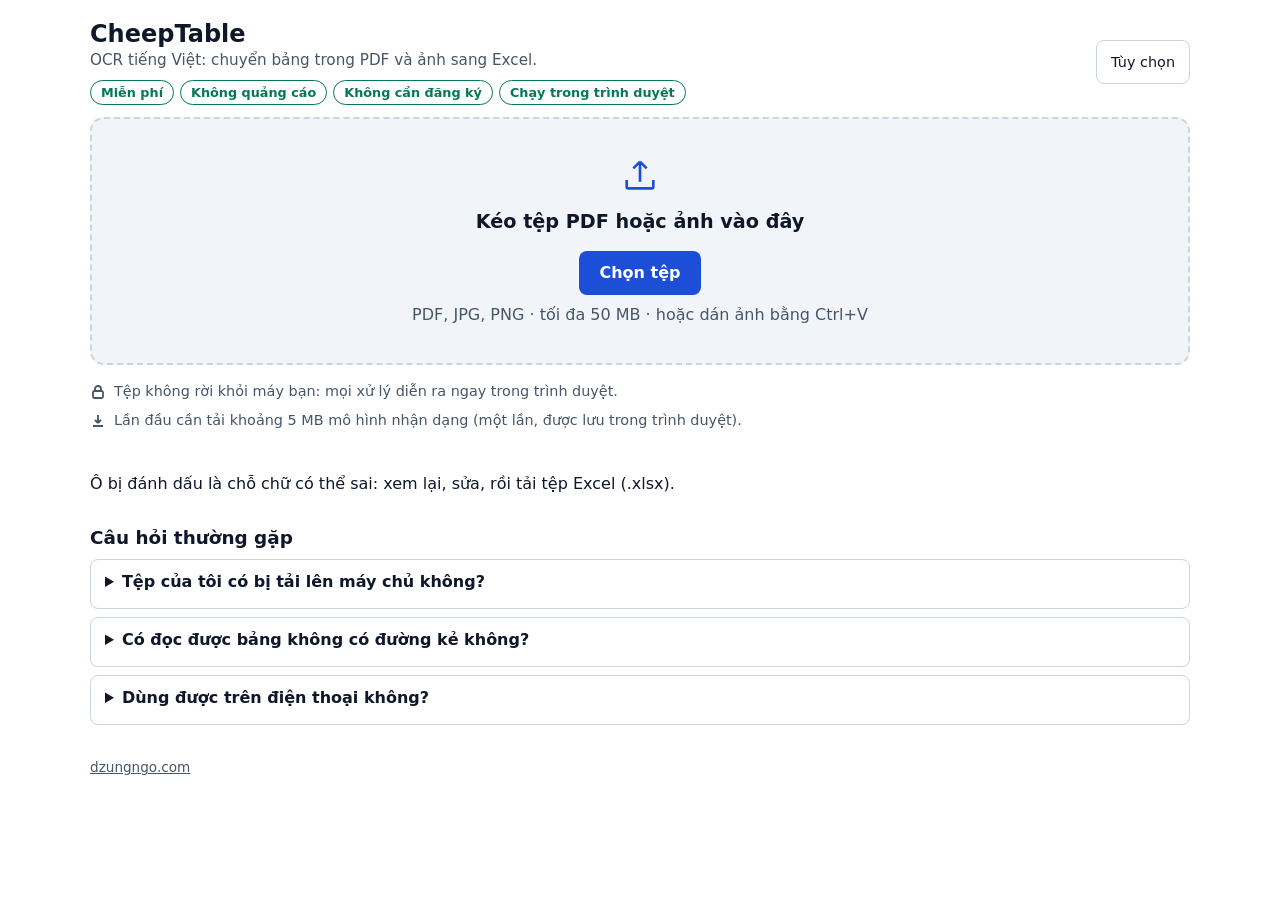
==== commit 2e4d788a: "feat: cheep-v2, a 4.8 MB recogniser trained on true labels (better than the original on held-out lin" ====
--- a/docs/index.html
+++ b/docs/index.html
@@ -30,7 +30,7 @@
 {"@type":"WebApplication","name":"CheepTable","url":"https://ocr.dzungngo.com/","applicationCategory":"BusinessApplication","operatingSystem":"Any (modern browser)","inLanguage":["vi","en"],"description":"OCR tiếng Việt miễn phí, không quảng cáo: chuyển bảng trong PDF và ảnh sang Excel ngay trên trình duyệt, không tải tệp lên máy chủ.","isAccessibleForFree":true,"offers":{"@type":"Offer","price":"0","priceCurrency":"VND"}},
 {"@type":"FAQPage","mainEntity":[
 {"@type":"Question","name":"Tệp của tôi có bị tải lên máy chủ không?","acceptedAnswer":{"@type":"Answer","text":"Không. Việc nhận dạng chạy hoàn toàn trong trình duyệt của bạn. Chỉ có các tệp mô hình được tải về một lần ở lần dùng đầu tiên."}},
-{"@type":"Question","name":"Có đọc được bảng không có đường kẻ không?","acceptedAnswer":{"@type":"Answer","text":"Có. Bảng có đường kẻ được cắt theo ô; bảng không có đường kẻ được đọc theo từng dòng chữ rồi ghép thành hàng và cột. Luôn nên kiểm tra các ô được đánh dấu."}}
+{"@type":"Question","name":"Có đọc được bảng không có đường kẻ không?","acceptedAnswer":{"@type":"Answer","text":"Thường được. Bảng có đường kẻ được cắt theo ô; bảng không có đường kẻ được đọc theo từng dòng chữ rồi ghép thành hàng và cột, nên nên kiểm tra kết quả. Luôn nên kiểm tra các ô được đánh dấu."}}
 ]}]}
 </script>
 
@@ -135,7 +135,7 @@
     </div>
     <div class="facts">
       <p><svg width="16" height="16" viewBox="0 0 16 16" fill="none" stroke="currentColor" stroke-width="1.8" aria-hidden="true"><rect x="3" y="7" width="10" height="7" rx="1.5"/><path d="M5 7V5a3 3 0 0 1 6 0v2"/></svg><span data-i18n="privacy">Tệp không rời khỏi máy bạn: mọi xử lý diễn ra ngay trong trình duyệt.</span></p>
-      <p><svg width="16" height="16" viewBox="0 0 16 16" fill="none" stroke="currentColor" stroke-width="1.8" aria-hidden="true"><path d="M8 2v8m0 0 3-3m-3 3L5 7M3 13h10"/></svg><span id="modelNote" data-i18n="sizeNote" data-mb="9">Lần đầu cần tải khoảng 9 MB mô hình nhận dạng (một lần, được lưu trong trình duyệt).</span></p>
+      <p><svg width="16" height="16" viewBox="0 0 16 16" fill="none" stroke="currentColor" stroke-width="1.8" aria-hidden="true"><path d="M8 2v8m0 0 3-3m-3 3L5 7M3 13h10"/></svg><span id="modelNote" data-i18n="sizeNote" data-mb="5">Lần đầu cần tải khoảng 5 MB mô hình nhận dạng (một lần, được lưu trong trình duyệt).</span></p>
     </div>
   </section>
 
@@ -147,7 +147,7 @@
     <section>
       <h2>Câu hỏi thường gặp</h2>
       <details><summary>Tệp của tôi có bị tải lên máy chủ không?</summary><p>Không. Việc nhận dạng chạy hoàn toàn trong trình duyệt của bạn. Chỉ có các tệp mô hình được tải về một lần ở lần dùng đầu tiên.</p></details>
-      <details><summary>Có đọc được bảng không có đường kẻ không?</summary><p>Có. Bảng có đường kẻ được cắt theo ô; bảng không có đường kẻ được đọc theo từng dòng chữ rồi ghép thành hàng và cột.</p></details>
+      <details><summary>Có đọc được bảng không có đường kẻ không?</summary><p>Thường được. Bảng có đường kẻ được cắt theo ô; bảng không có đường kẻ được đọc theo từng dòng chữ rồi ghép thành hàng và cột, nên nên kiểm tra kết quả.</p></details>
       <details><summary>Dùng được trên điện thoại không?</summary><p>Dùng được với tệp nhỏ. Tài liệu nhiều trang nên mở trên máy tính để xử lý nhanh hơn.</p></details>
     </section>
   </article>
